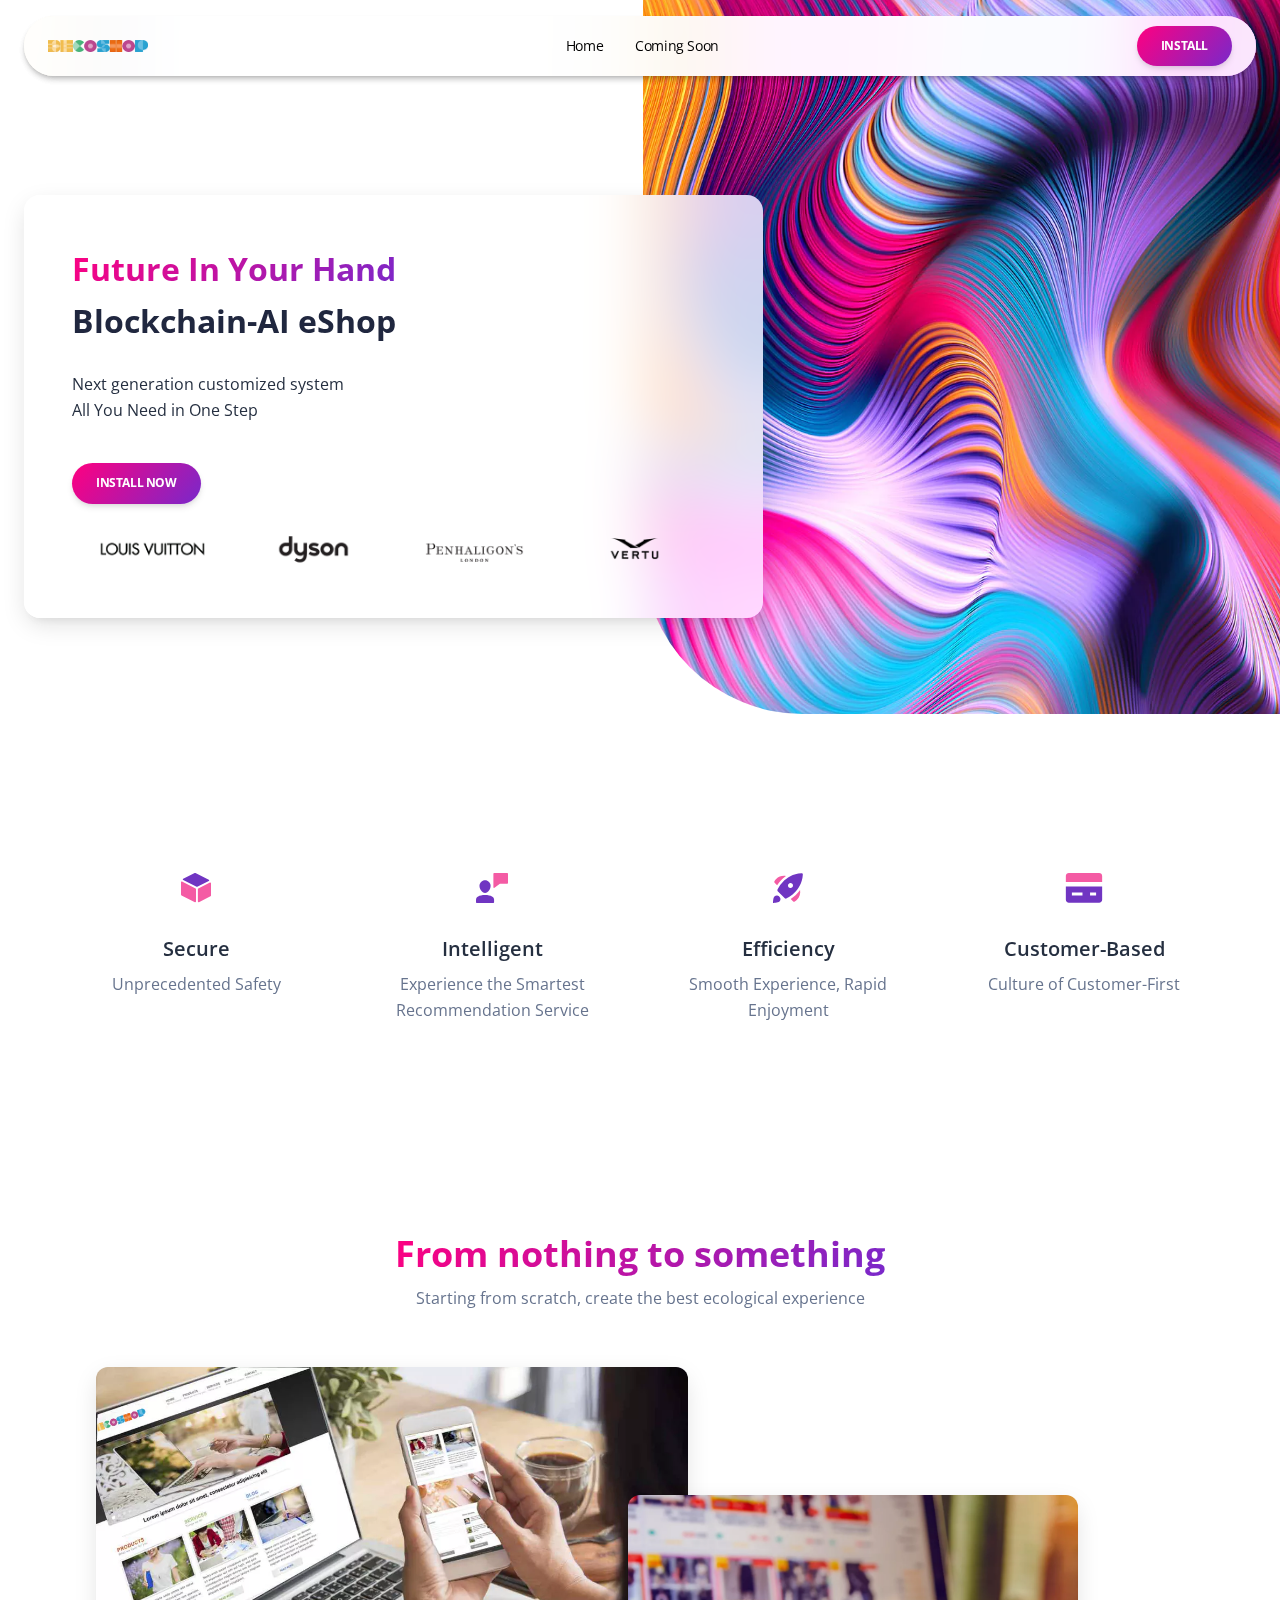
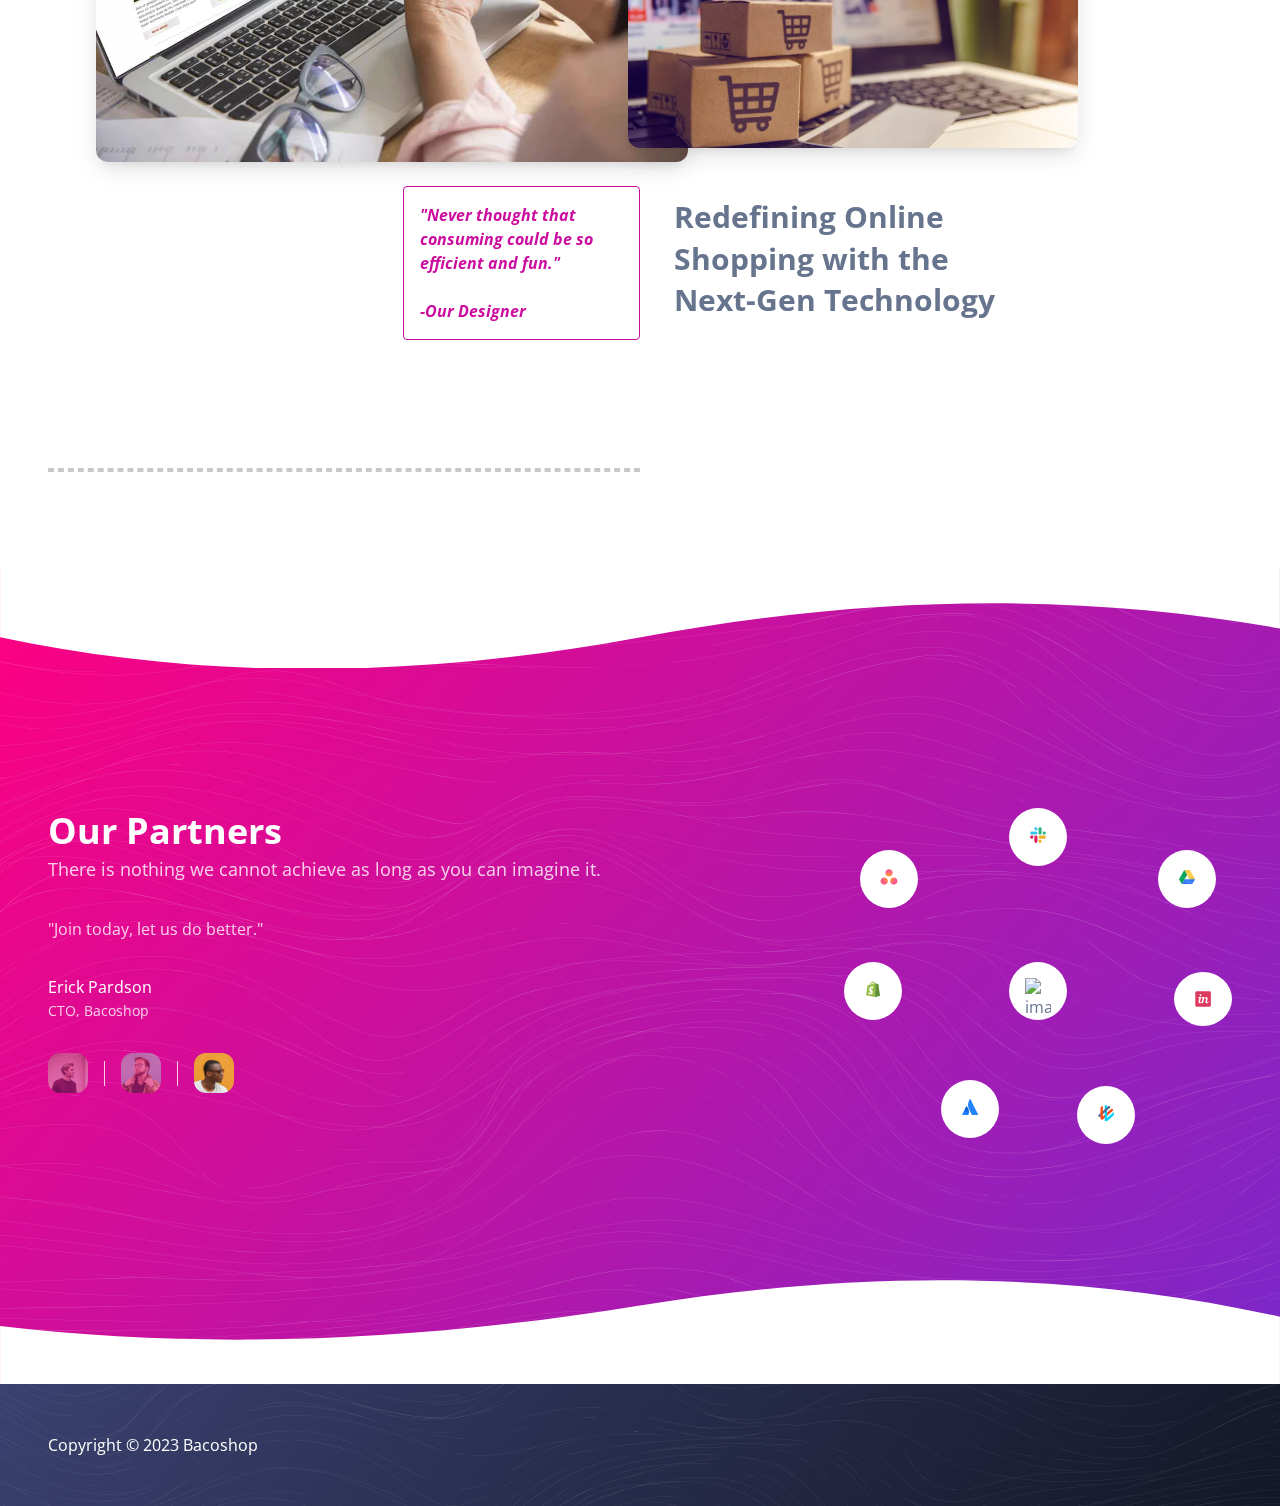
==== index.html @ 22e3eeb2 "Update index.html" ====
<!DOCTYPE html>
<html lang="en">
  <head>
    <title>Bacoshop</title>
    <meta property="og:title" content="Bacoshop" />
    <meta name="viewport" content="width=device-width, initial-scale=1.0" />
    <meta charset="utf-8" />
    <meta property="twitter:card" content="summary_large_image" />

    <style data-tag="reset-style-sheet">
      html {  line-height: 1.15;}body {  margin: 0;}* {  box-sizing: border-box;  border-width: 0;  border-style: solid;}p,li,ul,pre,div,h1,h2,h3,h4,h5,h6,figure,blockquote,figcaption {  margin: 0;  padding: 0;}button {  background-color: transparent;}button,input,optgroup,select,textarea {  font-family: inherit;  font-size: 100%;  line-height: 1.15;  margin: 0;}button,select {  text-transform: none;}button,[type="button"],[type="reset"],[type="submit"] {  -webkit-appearance: button;}button::-moz-focus-inner,[type="button"]::-moz-focus-inner,[type="reset"]::-moz-focus-inner,[type="submit"]::-moz-focus-inner {  border-style: none;  padding: 0;}button:-moz-focus,[type="button"]:-moz-focus,[type="reset"]:-moz-focus,[type="submit"]:-moz-focus {  outline: 1px dotted ButtonText;}a {  color: inherit;  text-decoration: inherit;}input {  padding: 2px 4px;}img {  display: block;}html { scroll-behavior: smooth  }
    </style>
    <style data-tag="default-style-sheet">
      html {
        font-family: Open Sans;
        font-size: 1rem;
      }

      body {
        font-weight: 400;
        font-style:normal;
        text-decoration: none;
        text-transform: none;
        letter-spacing: normal;
        line-height: 1.625;
        color: var(--dl-color-secondary-400);
        background-color: var(--dl-color-gray-white);

      }
    </style>
    <link
      rel="stylesheet"
      href="https://fonts.googleapis.com/css2?family=Open+Sans:ital,wght@0,300;0,400;0,600;0,700;0,800;1,300;1,400;1,600;1,700;1,800&amp;display=swap"
      data-tag="font"
    />
    <style>
      html * {
          -webkit-font-smoothing: antialiased;
      }
      input::placeholder, textarea::placeholder {
         color: #d2d6da;
      }
    </style>
    <link rel="stylesheet" href="./style.css" />
  </head>
  <body>
   <div class="gtranslate_wrapper"></div>
<script>window.gtranslateSettings = {"default_language":"en","detect_browser_language":true,"languages":["en","zh-CN","zh-TW","ja","ko","es","pt","fr"],"wrapper_selector":".gtranslate_wrapper","alt_flags":{"en":"usa","pt":"brazil"}}</script>
<script src="https://cdn.gtranslate.net/widgets/latest/dwf.js" defer></script>
      <link href="./home.css" rel="stylesheet" />

      <div class="home-container">
        <a href="install.html" class="home-navlink"></a>
        <div data-role="Header" class="header-header header-root-class-name1">
          <a href="install.html" class="home-navlink"></a>
          <div class="header-container">
            <a href="install.html" class="home-navlink"></a>
            <nav class="header-nav">
              <a href="install.html" class="home-navlink"></a>
              <div class="header-container1">
                <a href="install.html" class="home-navlink">
                  <img
                    alt="image"
                    src="public/playground_assets/becoshop-200h.png"
                    class="header-image"
                  />
                </a>
                <div class="header-menu">
                  <a href="install.html" class="home-navlink"></a>
                  <a href="index.html" class="header-navlink Large">Home</a>
                  <span class="header-text Large">Coming Soon</span>
                </div>
                <div class="header-container2">
                  <a href="install.html" class="header-navlink1">
                    <div class="header-container3">
                      <div class="primary-pink-button-container">
                        <button
                          class="primary-pink-button-button button ButtonSmall"
                        >
                          <span>Install</span>
                        </button>
                      </div>
                    </div>
                  </a>
                  <div data-role="BurgerMenu" class="header-burger-menu">
                    <svg viewBox="0 0 1024 1024" class="header-icon">
                      <path
                        d="M128 256h768v86h-768v-86zM128 554v-84h768v84h-768zM128 768v-86h768v86h-768z"
                      ></path>
                    </svg>
                  </div>
                </div>
              </div>
            </nav>
          </div>
          <div data-role="MobileMenu" class="header-mobile-menu">
            <div class="header-top">
              <a href="index.html" class="header-navlink2 Large">
                Soft UI Design System
              </a>
              <div data-role="CloseMobileMenu" class="header-close-menu">
                <svg viewBox="0 0 1024 1024" class="header-icon2">
                  <path
                    d="M810 274l-238 238 238 238-60 60-238-238-238 238-60-60 238-238-238-238 60-60 238 238 238-238z"
                  ></path>
                </svg>
              </div>
            </div>
            <div class="header-mid">
              <div class="header-menu1">
                <a href="index.html" class="header-navlink3 Large">Home</a>
                <a href="install.html" class="header-navlink4 Large">Profile</a>
                <span class="header-text1 Large">Coming Soon</span>
              </div>
            </div>
            <div class="header-bot">
              <div class="primary-pink-button-container">
                <button class="primary-pink-button-button button ButtonSmall">
                  <span>buy now</span>
                </button>
              </div>
            </div>
          </div>
        </div>

        <div data-role="Header" class="header-header header-root-class-name2">
          <div class="header-container">
            <nav class="header-nav">
              <div class="header-container1">
                <img
                  alt="image"
                  src="public/playground_assets/becoshop-200h.png"
                  class="header-image"
                />
                <div class="header-menu">
                  <a href="index.html" class="header-navlink Large">Home</a>
                  <span class="header-text Large">Coming Soon</span>
                </div>
                <div class="header-container2">
                  <a href="install.html" class="header-navlink1">
                    <div class="header-container3">
                      <div class="primary-pink-button-container">
                        <button
                          class="primary-pink-button-button button ButtonSmall"
                        >
                          <span>Install</span>
                        </button>
                      </div>
                    </div>
                  </a>
                  <div data-role="BurgerMenu" class="header-burger-menu">
                    <svg viewBox="0 0 1024 1024" class="header-icon">
                      <path
                        d="M128 256h768v86h-768v-86zM128 554v-84h768v84h-768zM128 768v-86h768v86h-768z"
                      ></path>
                    </svg>
                  </div>
                </div>
              </div>
            </nav>
          </div>
          <div data-role="MobileMenu" class="header-mobile-menu">
            <div class="header-top">
              <a href="index.html" class="header-navlink2 Large">
                Soft UI Design System
              </a>
              <div data-role="CloseMobileMenu" class="header-close-menu">
                <svg viewBox="0 0 1024 1024" class="header-icon2">
                  <path
                    d="M810 274l-238 238 238 238-60 60-238-238-238 238-60-60 238-238-238-238 60-60 238 238 238-238z"
                  ></path>
                </svg>
              </div>
            </div>
            <div class="header-mid">
              <div class="header-menu1">
                <a href="index.html" class="header-navlink3 Large">Home</a>
                <a href="install.html" class="header-navlink4 Large">Profile</a>
                <span class="header-text1 Large">Coming Soon</span>
              </div>
            </div>
            <div class="header-bot">
              <div class="primary-pink-button-container">
                <button class="primary-pink-button-button button ButtonSmall">
                  <span>buy now</span>
                </button>
              </div>
            </div>
          </div>
        </div>
        <div class="home-hero">
          <div class="home-container01">
            <div class="home-card">
              <h1 class="home-text">Future In Your Hand</h1>
              <h1 class="home-text01">Blockchain-AI eShop</h1>
              <span class="home-text02">
                <span>Next generation customized system</span>
                <br />
                <span>All You Need in One Step</span>
              </span>
              <div class="home-container02">
                <div class="home-container03">
                  <a href="install.html" class="home-navlink1">
                    <div class="primary-pink-button-container">
                      <button
                        class="primary-pink-button-button button ButtonSmall"
                      >
                        <span>Install Now</span>
                      </button>
                    </div>
                  </a>
                </div>
              </div>
              <div class="home-container04">
                <img
                  alt="image"
                  src="public/playground_assets/logo-lv-200h.png"
                  class="home-image"
                />
                <img
                  alt="image"
                  src="public/playground_assets/logo-dyson-1500h.png"
                  class="home-image01"
                />
                <img
                  alt="image"
                  src="public/playground_assets/logo-penh1-1500h.png"
                  class="home-image02"
                />
                <img
                  alt="image"
                  src="public/playground_assets/logo-vartue-1500h.png"
                  class="home-image03"
                />
              </div>
            </div>
          </div>
        </div>
        <img
          alt="image"
          src="public/playground_assets/curved6-1500h.jpg"
          class="home-image04"
        />
        <section class="home-features">
          <div class="feature-card-container">
            <img
              alt="image"
              src="public/playground_assets/cube1.svg"
              class="feature-card-image"
            />
            <h5 class="feature-card-text HeadingThree"><span>Secure</span></h5>
            <span class="feature-card-text1">
              <span>Unprecedented Safety</span>
            </span>
          </div>
          <div class="feature-card-container">
            <img
              alt="image"
              src="public/playground_assets/person1.svg"
              class="feature-card-image"
            />
            <h5 class="feature-card-text HeadingThree">
              <span>Intelligent</span>
            </h5>
            <span class="feature-card-text1">
              <span>Experience the Smartest Recommendation Service</span>
            </span>
          </div>
          <div class="feature-card-container">
            <img
              alt="image"
              src="public/playground_assets/rocket1.svg"
              class="feature-card-image"
            />
            <h5 class="feature-card-text HeadingThree">
              <span>Efficiency</span>
            </h5>
            <span class="feature-card-text1">
              <span>Smooth Experience, Rapid Enjoyment</span>
            </span>
          </div>
          <div class="feature-card-container">
            <img
              alt="image"
              src="public/playground_assets/credit%20card1.svg"
              class="feature-card-image"
            />
            <h5 class="feature-card-text HeadingThree">
              <span>Customer-Based</span>
            </h5>
            <span class="feature-card-text1">
              <span>Culture of Customer-First</span>
            </span>
          </div>
        </section>
        <section class="home-container05">
          <div class="home-container06">
            <h1 class="home-text06 HeadingOne">
              <span class="home-text07">From nothing to something</span>
            </h1>
            <span class="home-text08">
              Starting from scratch, create the best ecological experience
            </span>
          </div>
          <div class="home-container07">
            <div class="home-container08">
              <img
                alt="image"
                src="public/playground_assets/shop_online_shutterstock_526104310-1100w.png"
                class="home-image05"
              />
              <span class="home-text09">
                <span class="home-text10">
                  "Never thought that consuming could be so efficient and fun."
                </span>
                <br />
                <span class="home-text12">-Our Designer</span>
              </span>
              <div class="home-container09"></div>
            </div>
            <div class="home-container10">
              <img
                alt="image"
                src="public/playground_assets/gettyimages-1133980246-1100w.png"
                class="home-image06"
              />
              <div class="home-container11">
                <h3 class="home-text13 HeadingTwo">
                  Redefining Online Shopping with the Next-Gen Technology
                </h3>
              </div>
            </div>
          </div>
        </section>
        <section class="home-testimonials">
          <div class="home-container12">
            <div class="home-container13">
              <div class="home-container14">
                <h2 class="home-text14 HeadingOne">
                  <span>Our Partners</span>
                  <span class="home-text16">&nbsp;</span>
                </h2>
                <p class="home-text17">
                  There is nothing we cannot achieve as long as you can imagine
                  it.
                </p>
                <p class="home-text18">"Join today, let us do better."</p>
                <p class="home-text19">Erick Pardson</p>
                <p class="home-text20 Small">CTO, Bacoshop</p>
                <div class="home-container15">
                  <img
                    alt="image"
                    src="public/playground_assets/team-4-200h.jpg"
                    class="home-image07"
                  />
                  <div class="home-container16"></div>
                  <img
                    alt="image"
                    src="public/playground_assets/team-3-200h.jpg"
                    class="home-image08"
                  />
                  <div class="home-container17"></div>
                  <img
                    alt="image"
                    src="public/playground_assets/team-2-200h.jpg"
                    class="home-image09"
                  />
                </div>
              </div>
            </div>
            <div class="home-logos">
              <div class="home-container18">
                <div class="home-container19">
                  <div class="home-container20">
                    <img
                      alt="image"
                      src="public/playground_assets/logo-asana.svg"
                      class="home-image10"
                    />
                  </div>
                  <div class="home-container21">
                    <img
                      alt="image"
                      src="public/playground_assets/logo-slack.svg"
                      class="home-image11"
                    />
                  </div>
                  <div class="home-container22">
                    <img
                      alt="image"
                      src="public/playground_assets/logo-google-drive.svg"
                      class="home-image12"
                    />
                  </div>
                </div>
                <div class="home-container23">
                  <div class="home-container24">
                    <img
                      alt="image"
                      src="public/playground_assets/logo-shopify.svg"
                      class="home-image13"
                    />
                  </div>
                  <div class="home-container25">
                    <img
                      alt="image"
                      src="https://demos.creative-tim.com/soft-ui-design-system-pro/assets/img/logos/small-logos/logo-apple.svg"
                      class="home-image14"
                    />
                  </div>
                  <div class="home-container26">
                    <img
                      alt="image"
                      src="public/playground_assets/logo-invision.svg"
                      class="home-image15"
                    />
                  </div>
                </div>
                <div class="home-container27">
                  <div class="home-container28">
                    <img
                      alt="image"
                      src="public/playground_assets/logo-attlasian.svg"
                      class="home-image16"
                    />
                  </div>
                  <div class="home-container29">
                    <img
                      alt="image"
                      src="public/playground_assets/logo-weave.svg"
                      class="home-image17"
                    />
                  </div>
                </div>
              </div>
            </div>
          </div>
          <img
            alt="image"
            src="public/playground_assets/bottom.svg"
            class="home-bottom-wave-image"
          />
          <img
            alt="image"
            src="public/playground_assets/waves-white.svg"
            class="home-image18"
          />
          <img
            alt="image"
            src="public/playground_assets/top.svg"
            class="home-top-wave-image"
          />
        </section>
        <footer class="footer-footer">
          <div class="footer-container">
            <div class="footer-container1">
              <span>Copyright © 2023 Bacoshop</span>
            </div>
          </div>
          <img
            alt="image"
            src="public/playground_assets/waves-white.svg"
            class="footer-image"
          />
        </footer>
      </div>
    </div>
    <script src="https://unpkg.com/@teleporthq/teleport-custom-scripts"></script>
  </body>
</html>
---- style.css ----
:root {
  --dl-color-blue-500: #17c1e8ff;
  --dl-color-gray-500: #595959;
  --dl-color-gray-700: #999999;
  --dl-color-gray-800: #D9D9D9;
  --dl-color-gray-900: #f8f9faff;
  --dl-color-pink-100: #eea9cdff;
  --dl-color-pink-200: #e293d3ff;
  --dl-color-pink-300: #e370abff;
  --dl-color-pink-500: #dd559bff;
  --dl-color-pink-700: #cb0c9fff;
  --dl-size-size-unit: 1rem;
  --dl-color-gray-black: #000000;
  --dl-color-gray-white: #FFFFFF;
  --dl-space-space-unit: 1rem;
  --dl-color-primary-100: #c172d5ff;
  --dl-color-primary-500: #ac43c7ff;
  --dl-color-primary-700: #9534adff;
  --dl-size-size-halfunit: 0.5rem;
  --dl-color-secondary-100: #d2d6daff;
  --dl-color-secondary-200: #8392abff;
  --dl-color-secondary-300: #808fbfff;
  --dl-color-secondary-400: #67748eff;
  --dl-color-secondary-500: #344767ff;
  --dl-color-secondary-600: #252f40ff;
  --dl-color-secondary-700: #20273fff;
  --dl-radius-radius-round: 50%;
  --dl-size-size-doubleunit: 2rem;
  --dl-size-size-tripleunit: 3rem;
  --dl-space-space-halfunit: 0.5rem;
  --dl-space-space-sixunits: 6rem;
  --dl-radius-radius-radius1: 1rem;
  --dl-radius-radius-radius5: 0.5rem;
  --dl-space-space-fourunits: 4rem;
  --dl-radius-radius-radius40: 40px;
  --dl-radius-radius-radius75: 0.75rem;
  --dl-size-size-unitandahalf: 1.5rem;
  --dl-space-space-doubleunit: 2rem;
  --dl-space-space-tripleunit: 3rem;
  --dl-space-space-twelveunits: 12rem;
  --dl-size-size-triplequarterunit: 0.75rem;
  --dl-space-space-unitandahalfunit: 1.5rem;
  --dl-space-space-triplequarterunit: 0.75rem;
}
.teleport-show {
  display: flex !important;
  transform: none !important;
}
.button {
  color: var(--dl-color-secondary-400);
  display: inline-block;
  padding: 0.5rem 1rem;
  font-family: Open Sans;
  border-color: var(--dl-color-secondary-400);
  border-width: 1px;
  border-radius: 4px;
  background-color: var(--dl-color-gray-white);
}
.list {
  width: 100%;
  margin: 1em 0px 1em 0px;
  display: block;
  padding: 0px 0px 0px 1.5rem;
  list-style-type: none;
  list-style-position: outside;
}
.list-item {
  display: list-item;
}
.textarea {
  color: var(--dl-color-secondary-400);
  cursor: auto;
  padding: 0.5rem;
  font-family: Open Sans;
  border-color: var(--dl-color-secondary-400);
  border-width: 1px;
  border-radius: 4px;
  background-color: var(--dl-color-gray-white);
}
.input {
  color: var(--dl-color-secondary-400);
  cursor: auto;
  padding: 0.5rem 1rem;
  font-family: Open Sans;
  border-color: var(--dl-color-secondary-400);
  border-width: 1px;
  border-radius: 4px;
  background-color: var(--dl-color-gray-white);
}
.Small {
  font-size: 0.875rem;
  font-family: Open Sans;
  font-weight: 400;
  line-height: 1.5;
  text-transform: none;
  text-decoration: none;
}
.Large {
  font-size: 0.875rem;
  font-family: Open Sans;
  font-weight: 400;
  letter-spacing: -0.025rem;
  text-transform: none;
  text-decoration: none;
}
.Medium {
  font-size: 1.125rem;
  font-family: Open Sans;
  font-weight: 400;
  line-height: 1.625;
  text-transform: none;
  text-decoration: none;
}
.Body {
  font-size: 1rem;
  font-family: Open Sans;
  font-weight: 400;
  line-height: 1.625;
  text-transform: none;
  text-decoration: none;
}
.HeadingOne {
  font-size: 2.25rem;
  font-family: Open Sans;
  font-weight: 700;
  line-height: 1.3;
  text-transform: none;
  text-decoration: none;
}
.HeadingTwo {
  font-size: 1.875rem;
  font-family: Open Sans;
  font-weight: 700;
  line-height: 1.375;
  text-transform: none;
  text-decoration: none;
}
.Lead {
  font-size: 1.25rem;
  font-family: Open Sans;
  font-weight: 400;
  line-height: 1.625;
  text-transform: none;
  text-decoration: none;
}
.HeadingThree {
  font-size: 1.25rem;
  font-family: Open Sans;
  font-weight: 600;
  line-height: 1.375;
  text-transform: none;
  text-decoration: none;
}
.Label {
  font-size: 0.75rem;
  font-family: Open Sans;
  font-weight: 700;
  line-height: 1.5;
  text-transform: none;
  text-decoration: none;
}
.ButtonSmall {
  font-size: 0.75rem;
  font-style: normal;
  font-family: Open Sans;
  font-weight: 700;
  line-height: 1.4;
  letter-spacing: -0.025rem;
  text-transform: uppercase;
}
---- home.css ----
.primary-pink-button-container {
  display: flex;
  position: relative;
}
.primary-pink-button-button {
  color: var(--dl-color-gray-white);
  outline: none;
  background:  linear-gradient( 310deg ,#7928ca,#ff0080);
  box-shadow: 0 4px 7px -1px rgb(0 0 0 / 11%), 0 2px 4px -1px rgb(0 0 0 / 7%);
  transition: all .15s ease-in;
  padding-top: var(--dl-space-space-triplequarterunit);
  border-width: 0px;
  padding-left: var(--dl-space-space-unitandahalfunit);
  border-radius: 1.875rem;
  padding-right: var(--dl-space-space-unitandahalfunit);
  padding-bottom: var(--dl-space-space-triplequarterunit);
}
.primary-pink-button-button:hover {
  cursor: pointer;
  transform: scale(1.02);
}

.header-header {
  top: 0px;
  left: auto;
  right: auto;
  width: 100%;
  bottom: auto;
  display: flex;
  z-index: 3;
  position: fixed;
  max-width: 1320px;
  padding-left: var(--dl-space-space-unitandahalfunit);
  padding-right: var(--dl-space-space-unitandahalfunit);
  justify-content: center;
}
.header-container {
  flex: 0 0 auto;
  width: 100%;
  height: auto;
  display: flex;
  align-items: center;
  flex-direction: column;
}
.header-nav {
  flex: 0 0 auto;
  color: var(--dl-color-secondary-600);
  width: 100%;
  height: 60px;
  display: flex;
  flex-wrap: wrap;
  box-shadow: 0 .25rem .375rem -.0625rem hsla(0,0%,8%,.12),0 .125rem .25rem -.0625rem hsla(0,0%,8%,.07)!important;
  margin-top: var(--dl-space-space-unit);
  align-items: center;
  padding-top: var(--dl-space-space-halfunit);
  padding-left: var(--dl-space-space-unitandahalfunit);
  border-radius: var(--dl-radius-radius-radius40);
  padding-right: var(--dl-space-space-unitandahalfunit);
  flex-direction: row;
  padding-bottom: var(--dl-space-space-halfunit);
  backdrop-filter: saturate(200%) blur(30px);
  justify-content: space-between;
  background-color: hsla(0,0%,100%,.8)!important;
}
.header-container1 {
  color: var(--dl-color-gray-black);
  width: 100%;
  display: flex;
  align-items: center;
  flex-direction: row;
  justify-content: space-between;
}
.header-image {
  width: 100px;
  object-fit: cover;
}
.header-menu {
  flex: 0 0 auto;
  display: flex;
  align-items: flex-start;
  flex-direction: row;
}
.header-navlink {
  margin-top: var(--dl-space-space-halfunit);
  transition: 0.3s;
  margin-left: var(--dl-space-space-unit);
  margin-right: var(--dl-space-space-unit);
  margin-bottom: var(--dl-space-space-halfunit);
  text-decoration: none;
}
.header-navlink:hover {
  color: var(--dl-color-gray-500);
}
.header-text {
  margin-top: var(--dl-space-space-halfunit);
  transition: 0.3s;
  margin-left: var(--dl-space-space-unit);
  margin-right: var(--dl-space-space-unit);
  margin-bottom: var(--dl-space-space-halfunit);
  text-decoration: none;
}
.header-text:hover {
  color: var(--dl-color-gray-500);
}
.header-container2 {
  display: flex;
  align-items: center;
  flex-direction: row;
  justify-content: space-between;
}
.header-navlink1 {
  display: contents;
}
.header-container3 {
  display: flex;
  align-items: center;
  flex-direction: row;
  justify-content: space-between;
  text-decoration: none;
}
.header-burger-menu {
  display: none;
  align-items: center;
  flex-direction: row;
  justify-content: space-between;
}
.header-icon {
  width: 24px;
  height: 24px;
  margin-left: var(--dl-space-space-unit);
}
.header-mobile-menu {
  top: 0px;
  flex: 0 0 auto;
  left: 0px;
  width: 100%;
  height: 100vh;
  display: none;
  padding: var(--dl-space-space-unitandahalfunit);
  z-index: 100;
  position: absolute;
  align-items: flex-start;
  flex-direction: column;
  background-color: var(--dl-color-gray-white);
}
.header-top {
  flex: 0 0 auto;
  width: 100%;
  display: flex;
  padding: var(--dl-space-space-unit);
  align-items: center;
  flex-direction: row;
  justify-content: space-between;
}
.header-navlink2 {
  color: var(--dl-color-secondary-700);
  font-weight: 600;
  text-decoration: none;
}
.header-close-menu {
  flex: 0 0 auto;
  display: flex;
  align-items: flex-start;
  flex-direction: column;
}
.header-icon2 {
  width: 24px;
  height: 24px;
}
.header-mid {
  flex: 0 0 auto;
  width: 100%;
  display: flex;
  align-items: flex-start;
  padding-left: var(--dl-space-space-unit);
  padding-right: var(--dl-space-space-unit);
  flex-direction: column;
}
.header-menu1 {
  flex: 0 0 auto;
  display: flex;
  align-items: flex-start;
  margin-bottom: var(--dl-space-space-unit);
  flex-direction: column;
}
.header-navlink3 {
  transition: 0.3s;
  margin-bottom: var(--dl-space-space-halfunit);
  text-decoration: none;
}
.header-navlink3:hover {
  color: var(--dl-color-gray-500);
}
.header-navlink4 {
  transition: 0.3s;
  margin-bottom: var(--dl-space-space-halfunit);
  text-decoration: none;
}
.header-navlink4:hover {
  color: var(--dl-color-gray-500);
}
.header-text1 {
  transition: 0.3s;
  text-decoration: none;
}
.header-text1:hover {
  color: var(--dl-color-gray-500);
}
.header-bot {
  flex: 0 0 auto;
  display: flex;
  margin-top: auto;
  flex-direction: column;
}
.header-root-class-name {
  top: 2px;
  flex: 1;
  right: -7px;
}
.header-root-class-name1 {
  top: 0px;
  right: 0px;
}
.header-root-class-name2 {
  top: 0px;
  right: 0px;
}
@media(max-width: 991px) {
  .header-nav {
    max-width: 960px;
  }
  .header-menu {
    display: none;
  }
  .header-root-class-name {
    top: -5px;
    right: -1px;
  }
}
@media(max-width: 767px) {
  .header-burger-menu {
    display: flex;
  }
}
@media(max-width: 479px) {
  .header-container3 {
    display: none;
  }
}

.feature-card-container {
  flex: 0 0 auto;
  width: 25%;
  display: flex;
  margin-top: var(--dl-space-space-triplequarterunit);
  align-items: center;
  padding-left: var(--dl-space-space-triplequarterunit);
  padding-right: var(--dl-space-space-triplequarterunit);
  flex-direction: column;
}
.feature-card-image {
  height: 30px;
  object-fit: cover;
  margin-bottom: var(--dl-space-space-unitandahalfunit);
}
.feature-card-text {
  color: var(--dl-color-secondary-600);
  margin-top: var(--dl-space-space-halfunit);
  text-align: center;
  margin-bottom: var(--dl-space-space-halfunit);
}
.feature-card-text1 {
  text-align: center;
  margin-bottom: var(--dl-space-space-unit);
}
@media(max-width: 767px) {
  .feature-card-container {
    width: 50%;
  }
}
@media(max-width: 479px) {
  .feature-card-container {
    width: 100%;
  }
}

.footer-footer {
  width: 100%;
  height: auto;
  display: flex;
  position: relative;
  align-items: center;
  flex-direction: column;
  background-image: linear-gradient(310deg,#141727,#3a416f);
}
.footer-container {
  color: var(--dl-color-gray-white);
  width: 100%;
  display: flex;
  padding: var(--dl-space-space-tripleunit);
  z-index: 1;
  max-width: 1320px;
  justify-content: space-between;
}
.footer-container1 {
  display: flex;
  align-items: flex-start;
  flex-direction: column;
}
.footer-image {
  top: 0px;
  left: auto;
  right: 0px;
  width: 100%;
  height: 100%;
  opacity: 0.7;
  position: absolute;
  object-fit: cover;
}
@media(max-width: 991px) {
  .footer-container {
    padding: var(--dl-space-space-doubleunit);
  }
}
@media(max-width: 767px) {
  .footer-container {
    flex-direction: column;
  }
  .footer-container1 {
    align-items: center;
    margin-bottom: var(--dl-space-space-doubleunit);
  }
}

.home-container {
  width: 100%;
  height: auto;
  display: flex;
  min-height: 100vh;
  align-items: center;
  flex-direction: column;
}
.home-navlink {
  display: contents;
}
.home-component {
  text-decoration: none;
}
.home-hero {
  width: 100%;
  display: flex;
  max-width: 1320px;
  align-items: flex-end;
  padding-left: var(--dl-space-space-unitandahalfunit);
  padding-right: var(--dl-space-space-unitandahalfunit);
  justify-content: center;
}
.home-container01 {
  width: 100%;
  display: flex;
  position: relative;
  max-width: 1320px;
  min-height: 85vh;
  align-items: flex-start;
  flex-direction: column;
  justify-content: center;
}
.home-card {
  flex: 0 0 auto;
  width: 60%;
  display: flex;
  padding: var(--dl-space-space-tripleunit);
  z-index: 1;
  box-shadow: 0 8px 26px -4px hsla(0,0%,8%,.15),0 8px 9px -5px hsla(0,0%,8%,.06)!important;
  margin-top: var(--dl-space-space-tripleunit);
  align-items: flex-start;
  border-radius: var(--dl-radius-radius-radius1);
  flex-direction: column;
  backdrop-filter: saturate(200%) blur(30px);
  background-color: hsla(0,0%,100%,.8);
}
.home-text {
  text-align: center;
  background-image: linear-gradient(310deg,#7928ca,#ff0080);
  -webkit-background-clip: text;
  -webkit-text-fill-color: transparent;
}
.home-text01 {
  color: var(--dl-color-secondary-700);
  text-align: center;
  margin-bottom: var(--dl-space-space-unitandahalfunit);
}
.home-text02 {
  color: var(--dl-color-secondary-600);
  margin-right: var(--dl-space-space-tripleunit);
  margin-bottom: var(--dl-space-space-unit);
  padding-right: var(--dl-space-space-tripleunit);
}
.home-container02 {
  display: flex;
  margin-top: var(--dl-space-space-unitandahalfunit);
  align-items: flex-start;
  margin-bottom: var(--dl-space-space-unit);
  flex-direction: row;
}
.home-container03 {
  display: flex;
  align-items: flex-start;
  margin-right: var(--dl-space-space-unit);
  flex-direction: row;
}
.home-navlink1 {
  display: contents;
}
.home-component2 {
  text-decoration: none;
}
.home-container04 {
  flex: 0 0 auto;
  width: 100%;
  display: flex;
  flex-wrap: wrap;
  margin-top: var(--dl-space-space-halfunit);
  align-items: flex-start;
  flex-direction: row;
  justify-content: center;
}
.home-image {
  width: 25%;
  object-fit: cover;
}
.home-image01 {
  width: 25%;
  object-fit: cover;
}
.home-image02 {
  width: 25%;
  object-fit: cover;
}
.home-image03 {
  width: 25%;
  object-fit: cover;
}
.home-image04 {
  top: -6px;
  right: -3px;
  width: 50%;
  height: 80vh;
  position: absolute;
  object-fit: cover;
  object-position: right;
  border-bottom-left-radius: 10rem;
}
.home-features {
  width: 100%;
  display: flex;
  flex-wrap: wrap;
  max-width: 1320px;
  align-items: flex-start;
  padding-top: var(--dl-space-space-sixunits);
  padding-left: var(--dl-space-space-tripleunit);
  padding-right: var(--dl-space-space-tripleunit);
  flex-direction: row;
  padding-bottom: var(--dl-space-space-sixunits);
}
.home-container05 {
  flex: 0 0 auto;
  width: 100%;
  display: flex;
  max-width: 1320px;
  align-items: center;
  padding-top: var(--dl-space-space-sixunits);
  padding-left: var(--dl-space-space-tripleunit);
  padding-right: var(--dl-space-space-tripleunit);
  flex-direction: column;
  padding-bottom: var(--dl-space-space-sixunits);
}
.home-container06 {
  display: flex;
  align-items: center;
  margin-left: auto;
  margin-right: auto;
  flex-direction: column;
}
.home-text06 {
  margin-bottom: var(--dl-space-space-halfunit);
  background-image: linear-gradient(310deg,#7928ca,#ff0080);
  -webkit-background-clip: text;
  -webkit-text-fill-color: transparent;
}
.home-text07 {
  color: rgb(203, 12, 159);
  white-space: normal;
  text-decoration: none;
}
.home-text08 {
  max-width: 600px;
  text-align: center;
  margin-bottom: var(--dl-space-space-halfunit);
}
.home-container07 {
  flex: 0 0 auto;
  width: 100%;
  display: flex;
  flex-wrap: wrap;
  margin-top: var(--dl-space-space-tripleunit);
  align-items: flex-start;
  margin-left: var(--dl-space-space-unitandahalfunit);
  margin-right: var(--dl-space-space-unitandahalfunit);
  flex-direction: row;
}
.home-container08 {
  flex: 0 0 auto;
  width: 50%;
  height: 100%;
  display: flex;
  position: relative;
  align-items: flex-start;
  flex-direction: column;
}
.home-image05 {
  width: 100%;
  box-shadow: 0 8px 26px -4px hsla(0,0%,8%,.15),0 8px 9px -5px hsla(0,0%,8%,.06)!important;
  object-fit: cover;
  margin-left: 3rem;
  margin-right: -3rem;
  border-radius: var(--dl-radius-radius-radius75);
}
.home-text09 {
  flex: 0 0 auto;
  color: var(--dl-color-pink-700);
  width: 40%;
  display: flex;
  padding: var(--dl-space-space-unit);
  font-size: 1rem;
  align-self: flex-end;
  font-style: italic;
  margin-top: var(--dl-space-space-unitandahalfunit);
  align-items: flex-start;
  font-family: Open Sans;
  font-weight: 700;
  line-height: 1.5;
  border-color: #cb0c9f;
  border-style: solid;
  border-width: 1px;
  padding-left: 1rem;
  border-radius: 0.25rem;
  margin-bottom: 8rem;
  flex-direction: column;
  text-transform: none;
  text-decoration: none;
}
.home-text10 {
  background-color: rgb(255, 255, 255);
}
.home-text12 {
  background-color: rgb(255, 255, 255);
}
.home-container09 {
  width: 100%;
  border: 2px dashed rgba(120, 120, 120, 0.4);
  height: 100%;
  display: flex;
  position: relative;
  align-items: flex-start;
  flex-direction: column;
}
.home-container10 {
  flex: 0 0 auto;
  width: 40%;
  display: flex;
  position: relative;
  align-items: flex-start;
  padding-left: var(--dl-space-space-triplequarterunit);
  padding-right: var(--dl-space-space-triplequarterunit);
  flex-direction: column;
}
.home-image06 {
  width: 100%;
  box-shadow: 0 8px 26px -4px hsla(0,0%,8%,.15),0 8px 9px -5px hsla(0,0%,8%,.06)!important;
  margin-top: 8rem;
  object-fit: cover;
  margin-left: -1.5rem;
  border-radius: var(--dl-radius-radius-radius75);
  margin-bottom: var(--dl-space-space-tripleunit);
}
.home-container11 {
  width: 90%;
  display: flex;
  align-self: center;
  align-items: flex-start;
  flex-direction: column;
}
.home-text13 {
  width: 353px;
  height: 128px;
}
.home-testimonials {
  flex: 0 0 auto;
  width: 100%;
  display: flex;
  position: relative;
  align-items: center;
  flex-direction: column;
  background-image: linear-gradient(310deg,#7928ca,#ff0080);
}
.home-container12 {
  flex: 0 0 auto;
  width: 100%;
  display: flex;
  z-index: 1;
  max-width: 1320px;
  align-items: flex-start;
  padding-top: 15rem;
  padding-left: var(--dl-space-space-tripleunit);
  padding-right: var(--dl-space-space-tripleunit);
  flex-direction: row;
  padding-bottom: 15rem;
  justify-content: space-between;
}
.home-container13 {
  flex: 1;
  width: auto;
  height: auto;
  display: flex;
  align-items: space-between;
  flex-direction: column;
}
.home-container14 {
  display: flex;
  max-width: 600px;
  align-items: flex-start;
  margin-right: var(--dl-space-space-tripleunit);
  flex-direction: column;
}
.home-text14 {
  color: var(--dl-color-gray-white);
}
.home-text16 {
  color: var(--dl-color-gray-white);
}
.home-text17 {
  color: var(--dl-color-gray-white);
  opacity: 0.8;
  font-size: 1.125rem;
  font-family: Open Sans;
  font-weight: 400;
  line-height: 1.625;
  margin-bottom: var(--dl-space-space-doubleunit);
  text-decoration: none;
}
.home-text18 {
  color: var(--dl-color-gray-white);
  opacity: 0.8;
  margin-bottom: var(--dl-space-space-doubleunit);
}
.home-text19 {
  color: var(--dl-color-gray-white);
}
.home-text20 {
  color: var(--dl-color-gray-white);
  opacity: 0.8;
}
.home-container15 {
  flex: 0 0 auto;
  display: flex;
  margin-top: var(--dl-space-space-doubleunit);
  align-items: center;
  flex-direction: row;
  justify-content: center;
}
.home-image07 {
  width: 40px;
  opacity: 0.5;
  object-fit: cover;
  transition: 0.3;
  border-radius: var(--dl-radius-radius-radius75);
}
.home-image07:hover {
  transform: scale(1.2);
}
.home-container16 {
  flex: 0 0 auto;
  width: 1px;
  height: 25px;
  display: flex;
  opacity: 0.8;
  align-items: flex-start;
  margin-left: var(--dl-space-space-unit);
  margin-right: var(--dl-space-space-unit);
  flex-direction: column;
  background-color: var(--dl-color-gray-white);
}
.home-image08 {
  width: 40px;
  opacity: 0.5;
  object-fit: cover;
  transition: 0.3;
  border-radius: var(--dl-radius-radius-radius75);
}
.home-image08:hover {
  transform: scale(1.2);
}
.home-container17 {
  flex: 0 0 auto;
  width: 1px;
  height: 25px;
  display: flex;
  opacity: 0.8;
  align-items: flex-start;
  margin-left: var(--dl-space-space-unit);
  margin-right: var(--dl-space-space-unit);
  flex-direction: column;
  background-color: var(--dl-color-gray-white);
}
.home-image09 {
  width: 40px;
  object-fit: cover;
  transition: 0.3;
  border-radius: var(--dl-radius-radius-radius75);
}
.home-image09:hover {
  transform: scale(1.2);
}
.home-logos {
  display: flex;
  align-items: flex-start;
  flex-direction: row;
  justify-content: space-between;
}
.home-container18 {
  flex: 0 0 auto;
  display: flex;
  min-width: 400px;
  align-items: flex-start;
  padding-left: var(--dl-space-space-triplequarterunit);
  flex-direction: column;
}
.home-container19 {
  flex: 0 0 auto;
  width: 100%;
  height: 100px;
  display: flex;
  align-items: flex-start;
  margin-bottom: var(--dl-space-space-tripleunit);
  flex-direction: row;
  justify-content: space-between;
}
.home-container20 {
  width: 58px;
  height: 58px;
  padding: var(--dl-space-space-unit);
  align-self: flex-end;
  object-fit: cover;
  margin-left: var(--dl-space-space-unit);
  border-radius: var(--dl-radius-radius-round);
  background-color: var(--dl-color-gray-white);
}
.home-image10 {
  width: 100%;
}
.home-container21 {
  width: 58px;
  height: 58px;
  padding: var(--dl-space-space-unit);
  object-fit: cover;
  border-radius: var(--dl-radius-radius-round);
  background-color: var(--dl-color-gray-white);
}
.home-image11 {
  width: 100%;
}
.home-container22 {
  width: 58px;
  height: 58px;
  padding: var(--dl-space-space-unit);
  align-self: flex-end;
  object-fit: cover;
  margin-right: var(--dl-space-space-unit);
  border-radius: var(--dl-radius-radius-round);
  background-color: var(--dl-color-gray-white);
}
.home-image12 {
  width: 100%;
}
.home-container23 {
  flex: 0 0 auto;
  width: 100%;
  height: 70px;
  display: flex;
  align-items: center;
  margin-bottom: var(--dl-space-space-tripleunit);
  flex-direction: row;
  justify-content: space-between;
}
.home-container24 {
  width: 58px;
  height: 58px;
  padding: var(--dl-space-space-unit);
  object-fit: cover;
  border-radius: var(--dl-radius-radius-round);
  background-color: var(--dl-color-gray-white);
}
.home-image13 {
  width: 100%;
  object-fit: cover;
}
.home-container25 {
  width: 58px;
  height: 58px;
  padding: var(--dl-space-space-unit);
  align-self: center;
  object-fit: cover;
  border-radius: var(--dl-radius-radius-round);
  background-color: var(--dl-color-gray-white);
}
.home-image14 {
  width: 100%;
}
.home-container26 {
  width: 58px;
  padding: var(--dl-space-space-unit);
  align-self: flex-end;
  object-fit: cover;
  border-radius: var(--dl-radius-radius-round);
  background-color: var(--dl-color-gray-white);
}
.home-image15 {
  width: 100%;
}
.home-container27 {
  flex: 0 0 auto;
  width: 50%;
  height: 70px;
  display: flex;
  align-self: center;
  align-items: center;
  flex-direction: row;
  justify-content: space-between;
}
.home-container28 {
  width: 58px;
  height: 58px;
  padding: var(--dl-space-space-unit);
  object-fit: cover;
  border-radius: var(--dl-radius-radius-round);
  background-color: var(--dl-color-gray-white);
}
.home-image16 {
  width: 100%;
}
.home-container29 {
  width: 58px;
  height: 58px;
  padding: var(--dl-space-space-unit);
  align-self: flex-end;
  object-fit: cover;
  border-radius: var(--dl-radius-radius-round);
  background-color: var(--dl-color-gray-white);
}
.home-image17 {
  width: 100%;
  object-fit: cover;
}
.home-bottom-wave-image {
  top: auto;
  left: auto;
  right: 0px;
  width: 100%;
  bottom: -5px;
  position: absolute;
  object-fit: cover;
}
.home-image18 {
  top: auto;
  left: 0px;
  right: 0px;
  width: 100%;
  bottom: auto;
  height: 100%;
  position: absolute;
  object-fit: cover;
}
.home-top-wave-image {
  top: -5px;
  left: auto;
  right: 0px;
  width: 100%;
  bottom: auto;
  position: absolute;
  object-fit: cover;
}
@media(max-width: 991px) {
  .home-hero {
    padding-left: var(--dl-space-space-tripleunit);
    padding-right: var(--dl-space-space-tripleunit);
  }
  .home-container01 {
    max-width: 960px;
  }
  .home-card {
    width: 100%;
  }
  .home-text02 {
    color: var(--dl-color-secondary-600);
  }
  .home-image {
    height: 56px;
  }
  .home-features {
    max-width: 960px;
  }
  .home-container05 {
    max-width: 960px;
    padding-left: var(--dl-space-space-doubleunit);
    padding-right: var(--dl-space-space-doubleunit);
  }
  .home-container06 {
    max-width: 80%;
  }
  .home-text08 {
    text-align: center;
  }
  .home-text09 {
    width: 50%;
  }
  .home-container12 {
    padding-left: var(--dl-space-space-doubleunit);
    padding-right: var(--dl-space-space-doubleunit);
    justify-content: center;
  }
  .home-container13 {
    align-items: center;
  }
  .home-container14 {
    margin-right: 0px;
  }
  .home-logos {
    display: none;
  }
}
@media(max-width: 767px) {
  .home-card {
    align-items: center;
  }
  .home-text {
    background-image: linear-gradient(310deg, rgb(121, 40, 202), rgb(255, 0, 128));
  }
  .home-text01 {
    color: var(--dl-color-secondary-700);
  }
  .home-text02 {
    color: var(--dl-color-secondary-600);
    text-align: center;
    margin-right: 0px;
    padding-right: 0px;
  }
  .home-image {
    width: 40%;
  }
  .home-image01 {
    width: 40%;
  }
  .home-image02 {
    width: 40%;
  }
  .home-image03 {
    width: 40%;
  }
  .home-image04 {
    display: none;
  }
  .home-features {
    max-width: 720px;
    padding-top: var(--dl-space-space-doubleunit);
    padding-left: var(--dl-space-space-unitandahalfunit);
    padding-right: var(--dl-space-space-unitandahalfunit);
    padding-bottom: var(--dl-space-space-doubleunit);
  }
  .home-container05 {
    max-width: 720px;
  }
  .home-container07 {
    align-items: center;
    flex-direction: column;
  }
  .home-container08 {
    width: 80%;
  }
  .home-image05 {
    margin-left: 0px;
    margin-right: 0px;
  }
  .home-text09 {
    width: 70%;
    align-self: center;
    margin-top: var(--dl-space-space-tripleunit);
    margin-bottom: var(--dl-space-space-tripleunit);
  }
  .home-container10 {
    width: 80%;
  }
  .home-image06 {
    display: none;
  }
  .home-container12 {
    padding-top: 12rem;
    padding-bottom: 12rem;
  }
}
@media(max-width: 479px) {
  .home-card {
    padding: var(--dl-space-space-unit);
  }
  .home-container02 {
    align-items: center;
    flex-direction: column;
  }
  .home-container03 {
    margin-right: 0px;
    margin-bottom: var(--dl-space-space-unit);
  }
  .home-features {
    width: 100%;
  }
  .home-container12 {
    padding-top: var(--dl-space-space-sixunits);
    padding-bottom: var(--dl-space-space-sixunits);
  }
}
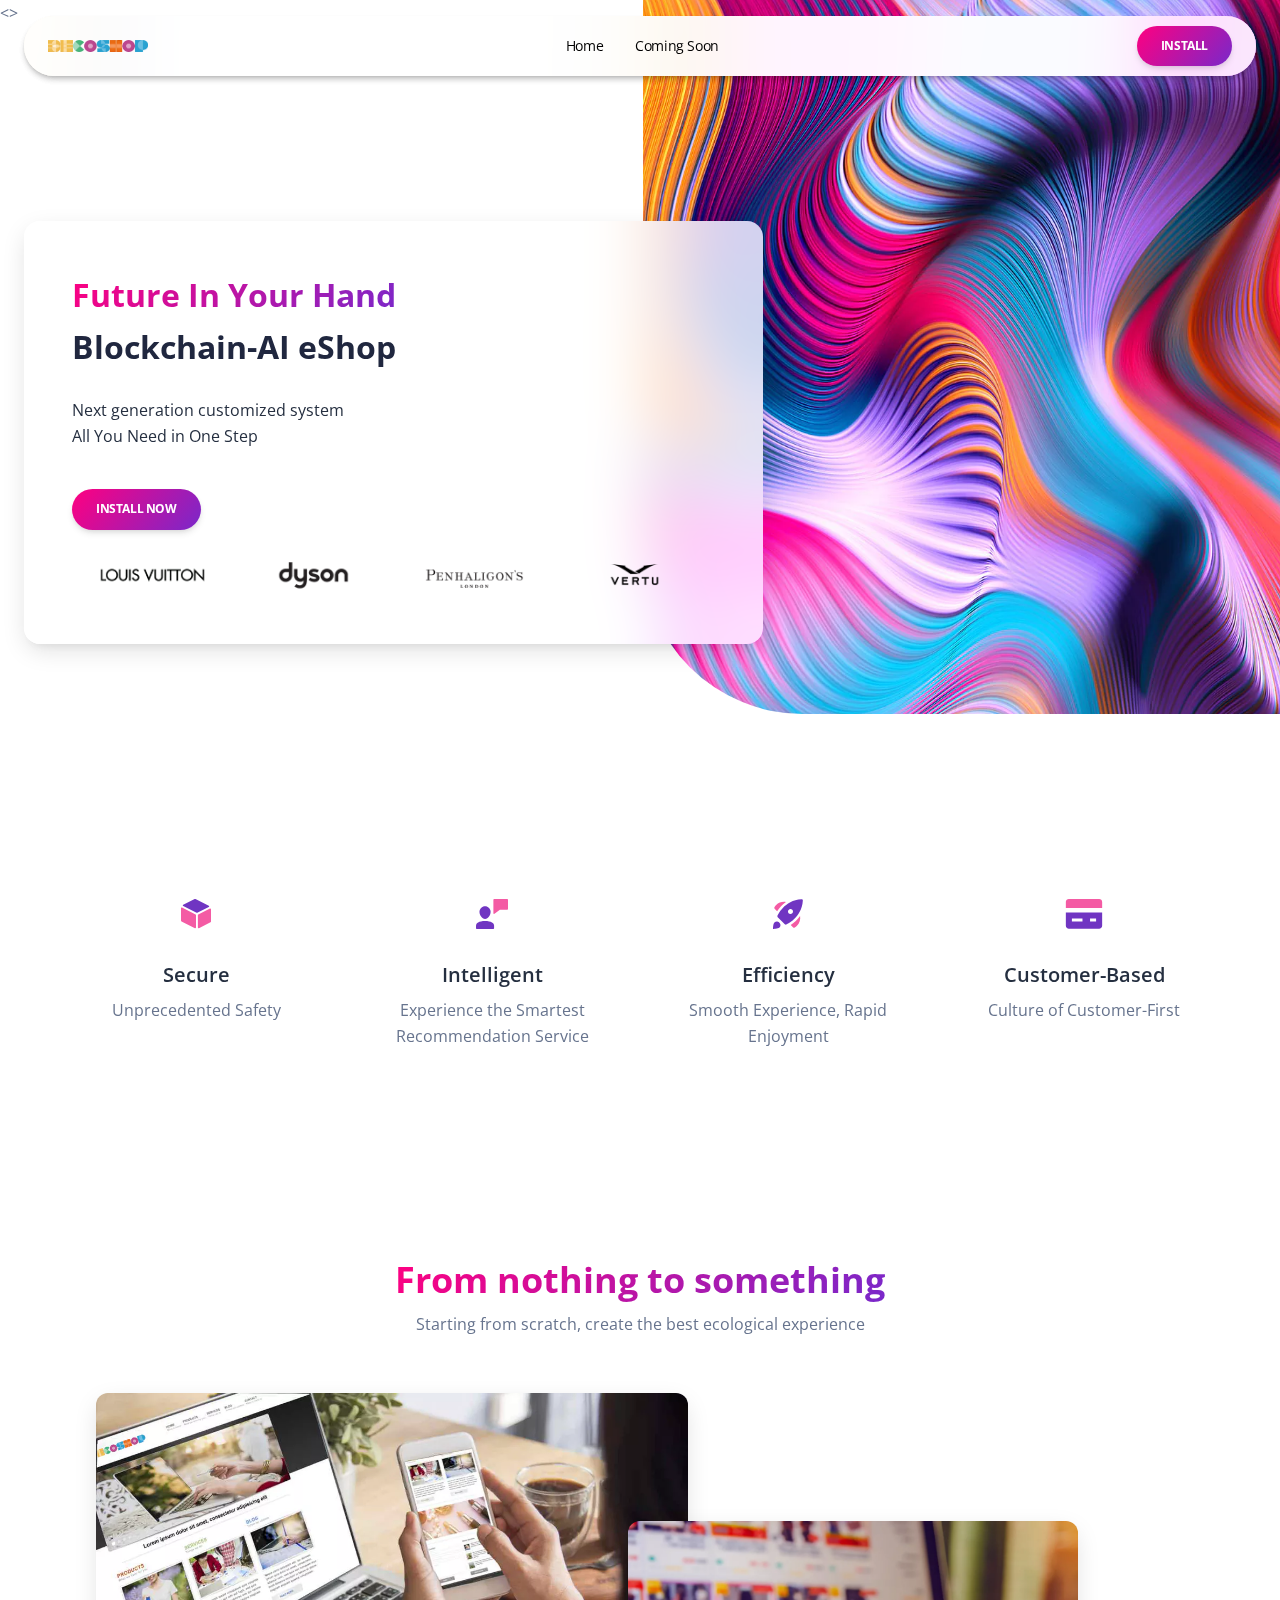
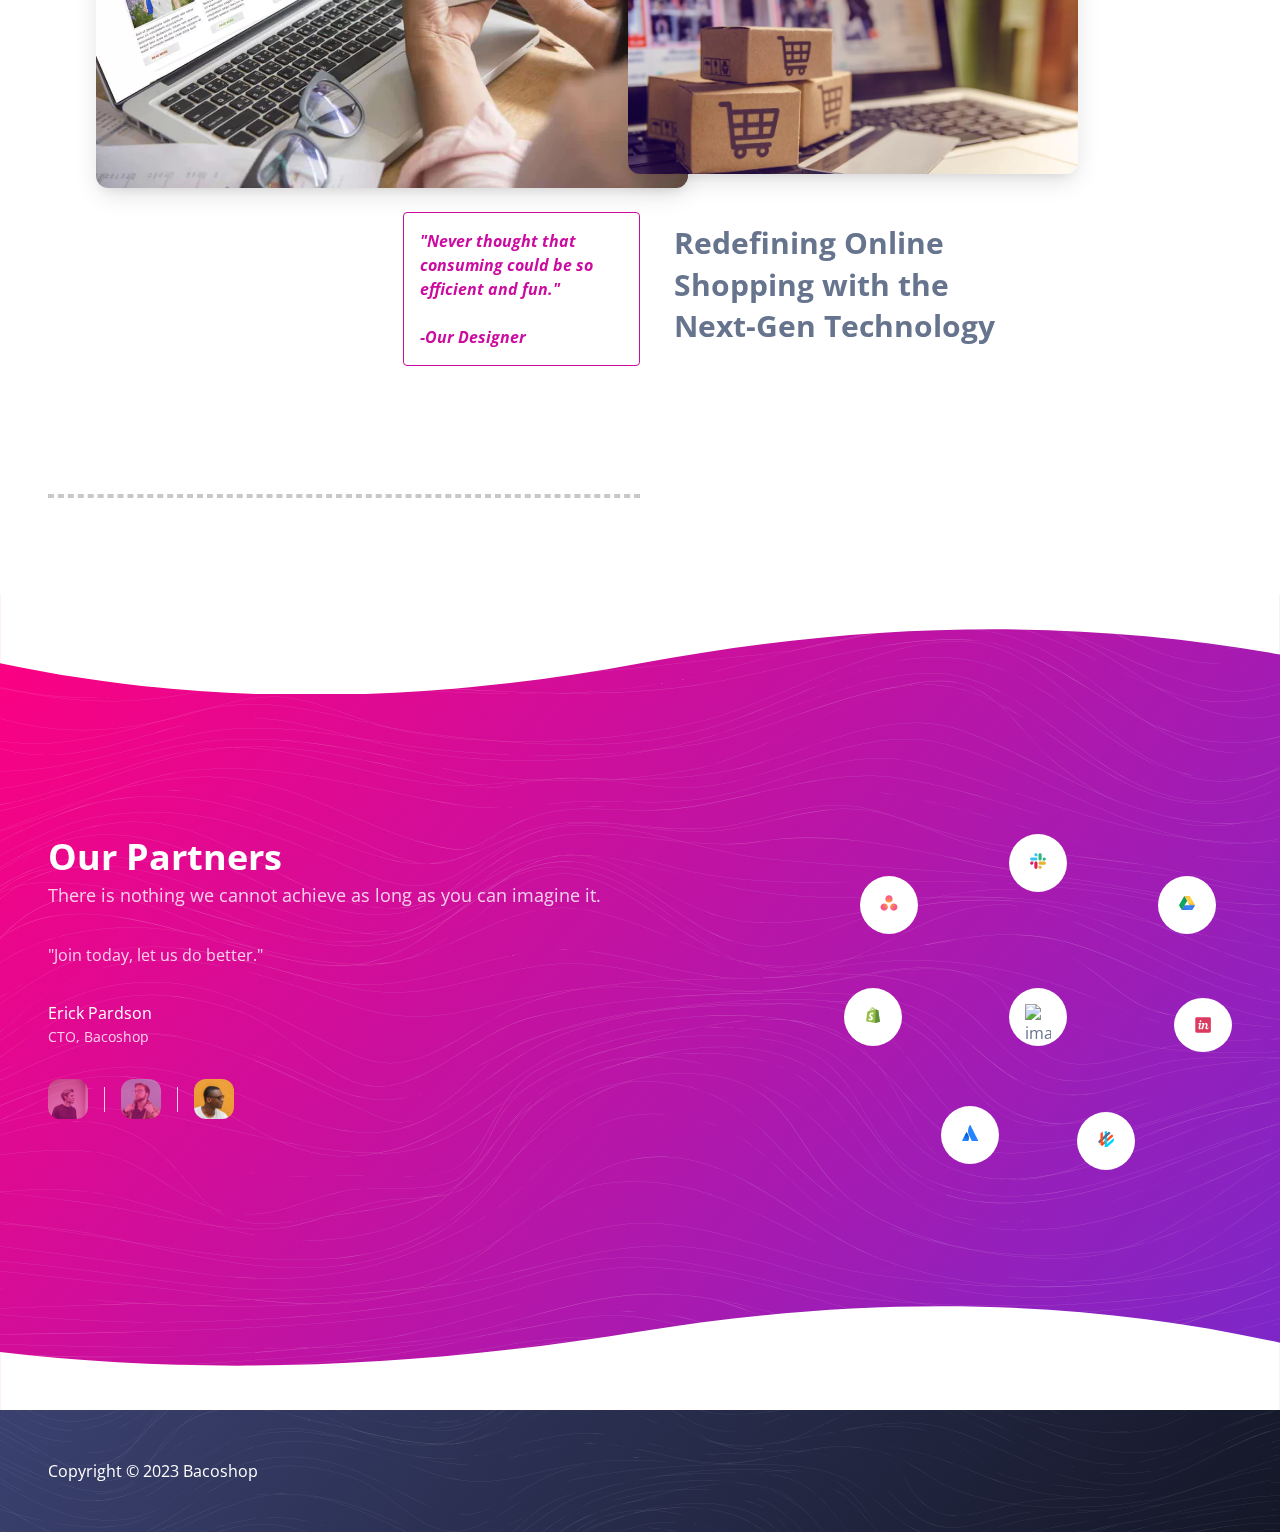
==== commit b0317291: "Update index.html" ====
--- a/index.html
+++ b/index.html
@@ -47,6 +47,7 @@
    <div class="gtranslate_wrapper"></div>
 <script>window.gtranslateSettings = {"default_language":"en","detect_browser_language":true,"languages":["en","zh-CN","zh-TW","ja","ko","es","pt","fr"],"wrapper_selector":".gtranslate_wrapper","alt_flags":{"en":"usa","pt":"brazil"}}</script>
 <script src="https://cdn.gtranslate.net/widgets/latest/dwf.js" defer></script>
+    <>
       <link href="./home.css" rel="stylesheet" />
 
       <div class="home-container">
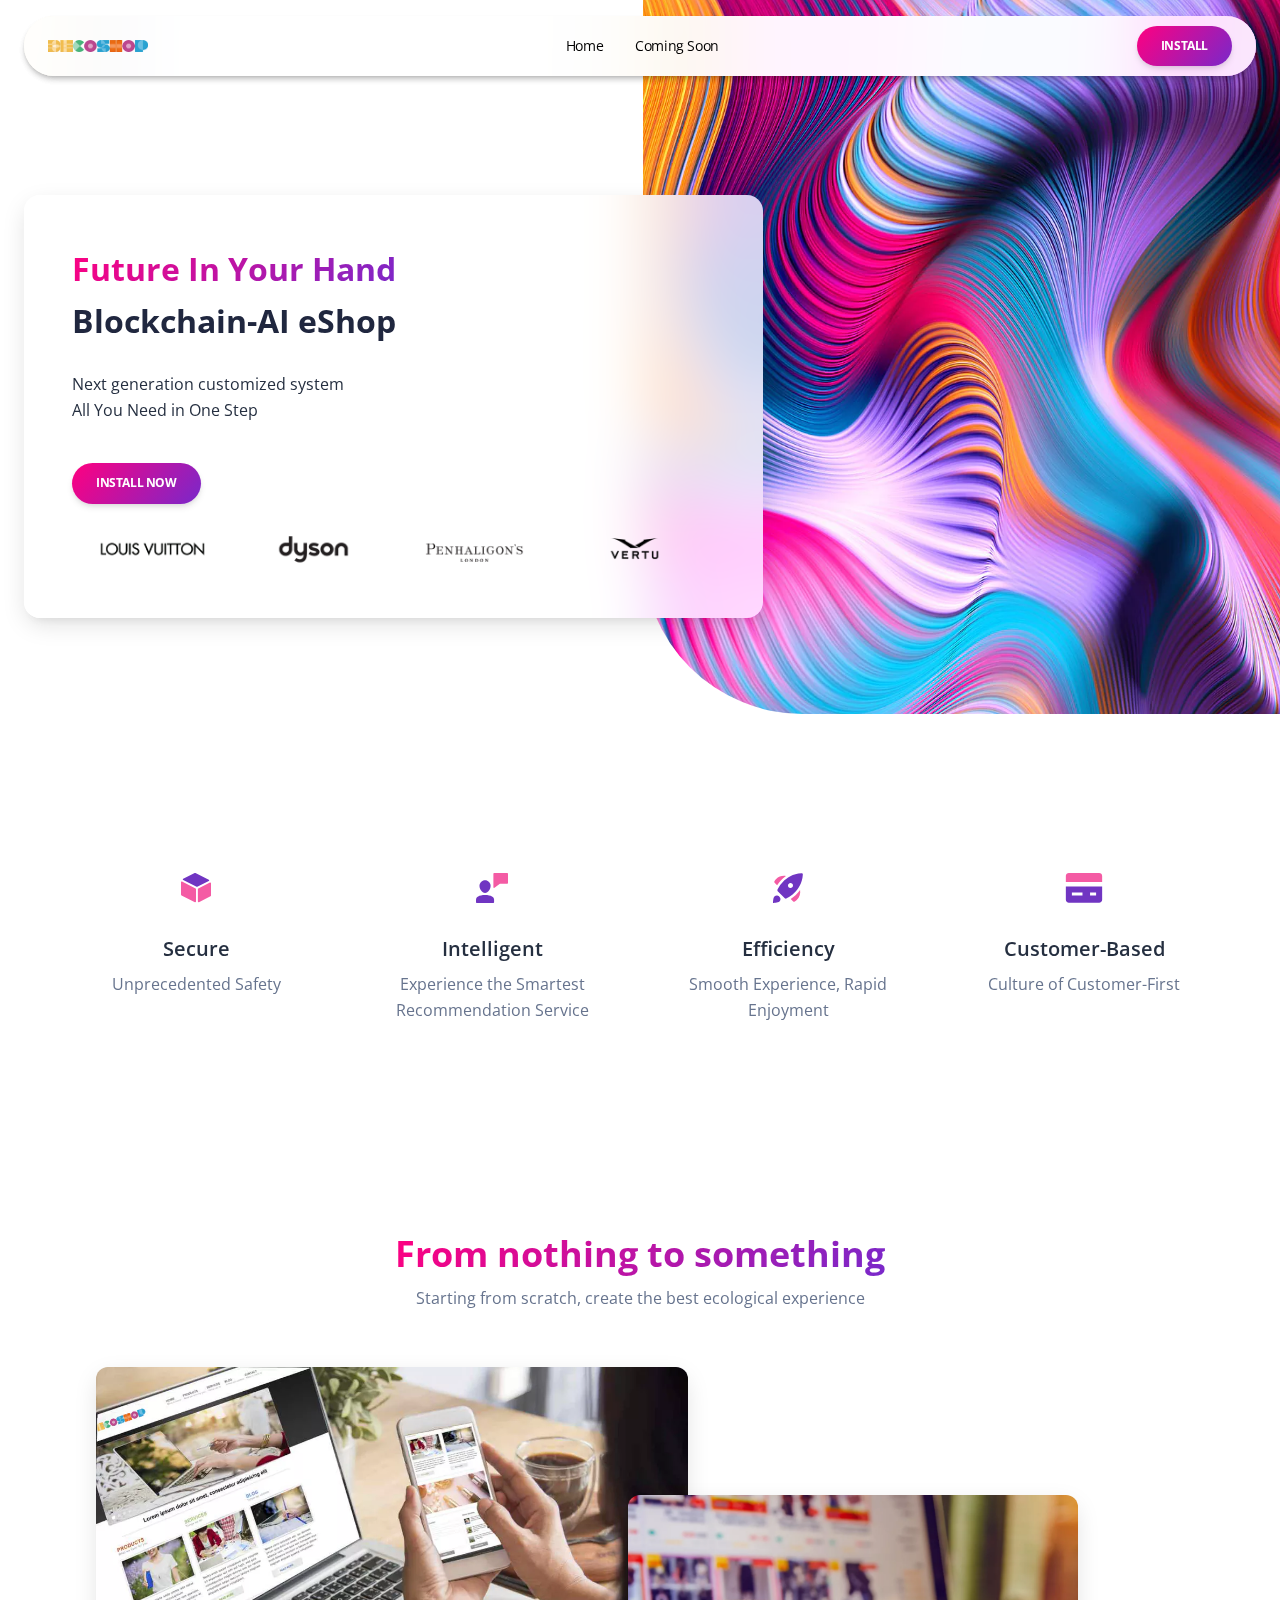
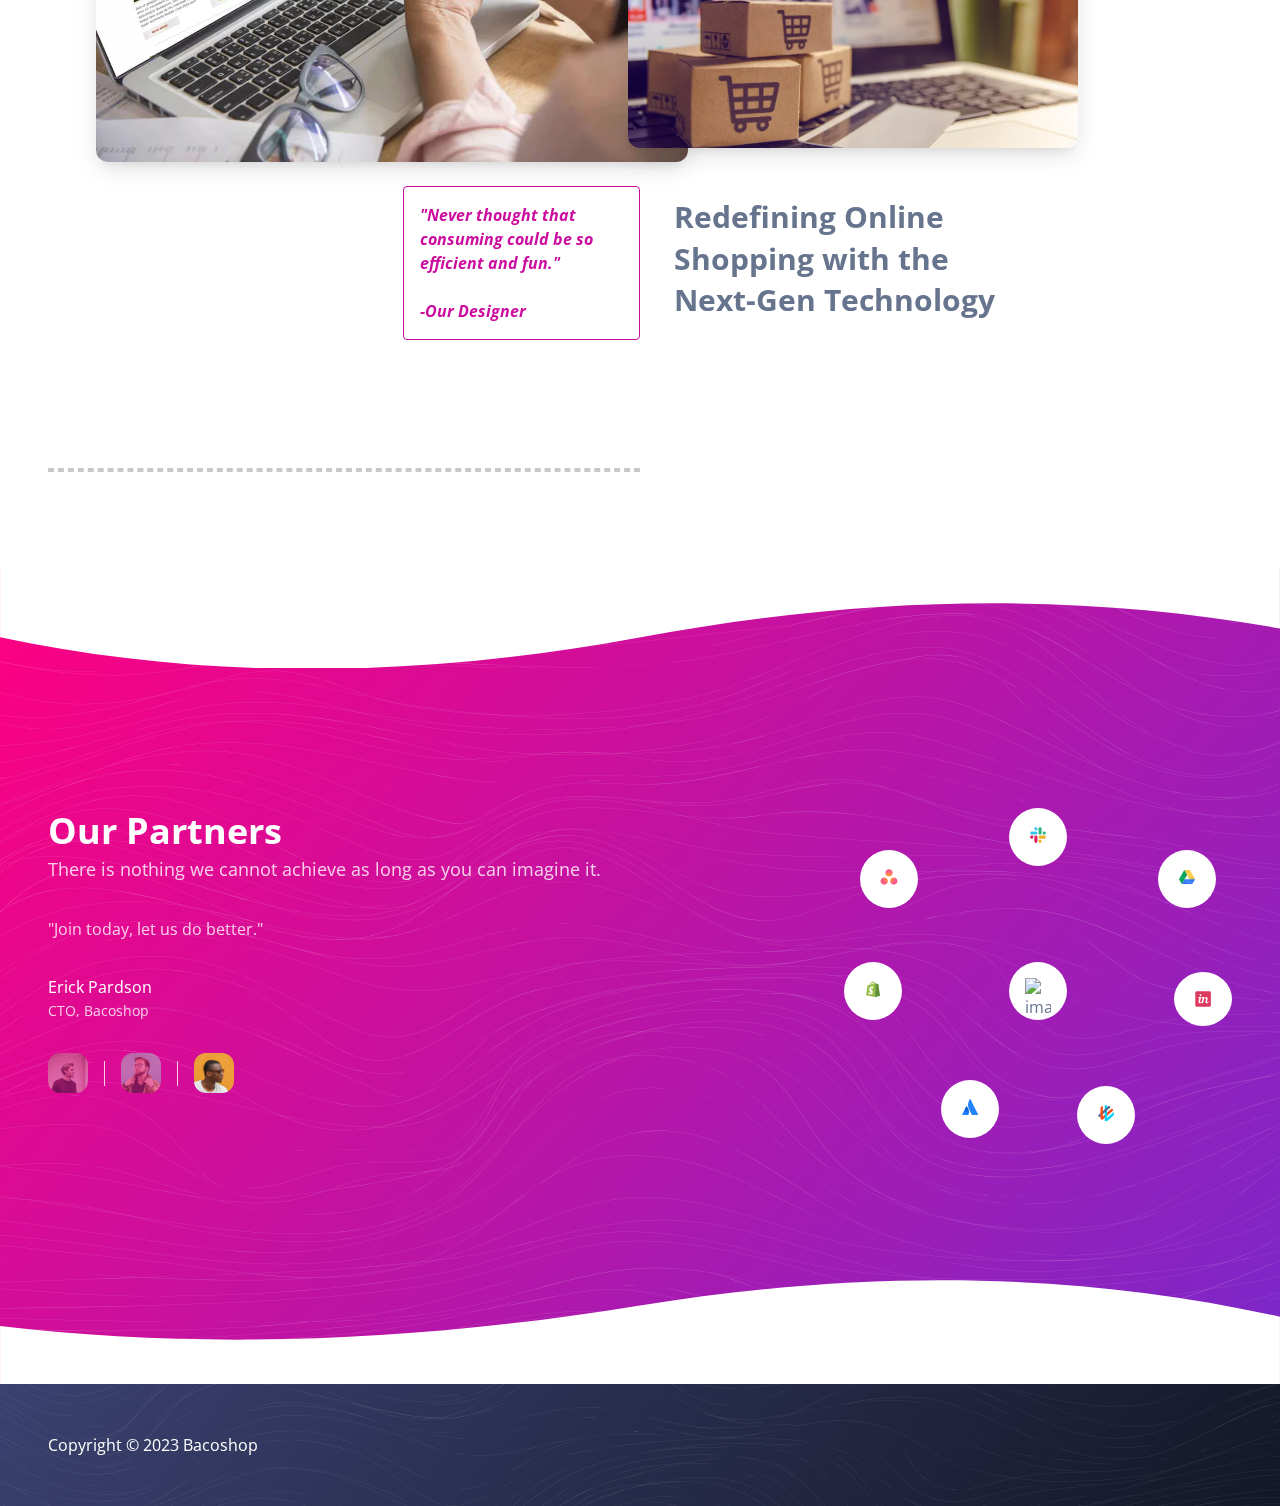
==== commit 995e53b1: "Update index.html" ====
--- a/index.html
+++ b/index.html
@@ -45,9 +45,9 @@
   </head>
   <body>
    <div class="gtranslate_wrapper"></div>
-<script>window.gtranslateSettings = {"default_language":"en","detect_browser_language":true,"languages":["en","zh-CN","zh-TW","ja","ko","es","pt","fr"],"wrapper_selector":".gtranslate_wrapper","alt_flags":{"en":"usa","pt":"brazil"}}</script>
+<script>window.gtranslateSettings = {"default_language":"en","detect_browser_language":true,"languages":["en","zh-CN","zh-TW","ja","ko","es","pt","fr"],"wrapper_selector":".gtranslate_wrapper","flag_size":16,"flag_style":"3d","alt_flags":{"en":"usa","pt":"brazil"}}</script>
 <script src="https://cdn.gtranslate.net/widgets/latest/dwf.js" defer></script>
-    <>
+    <div>
       <link href="./home.css" rel="stylesheet" />
 
       <div class="home-container">
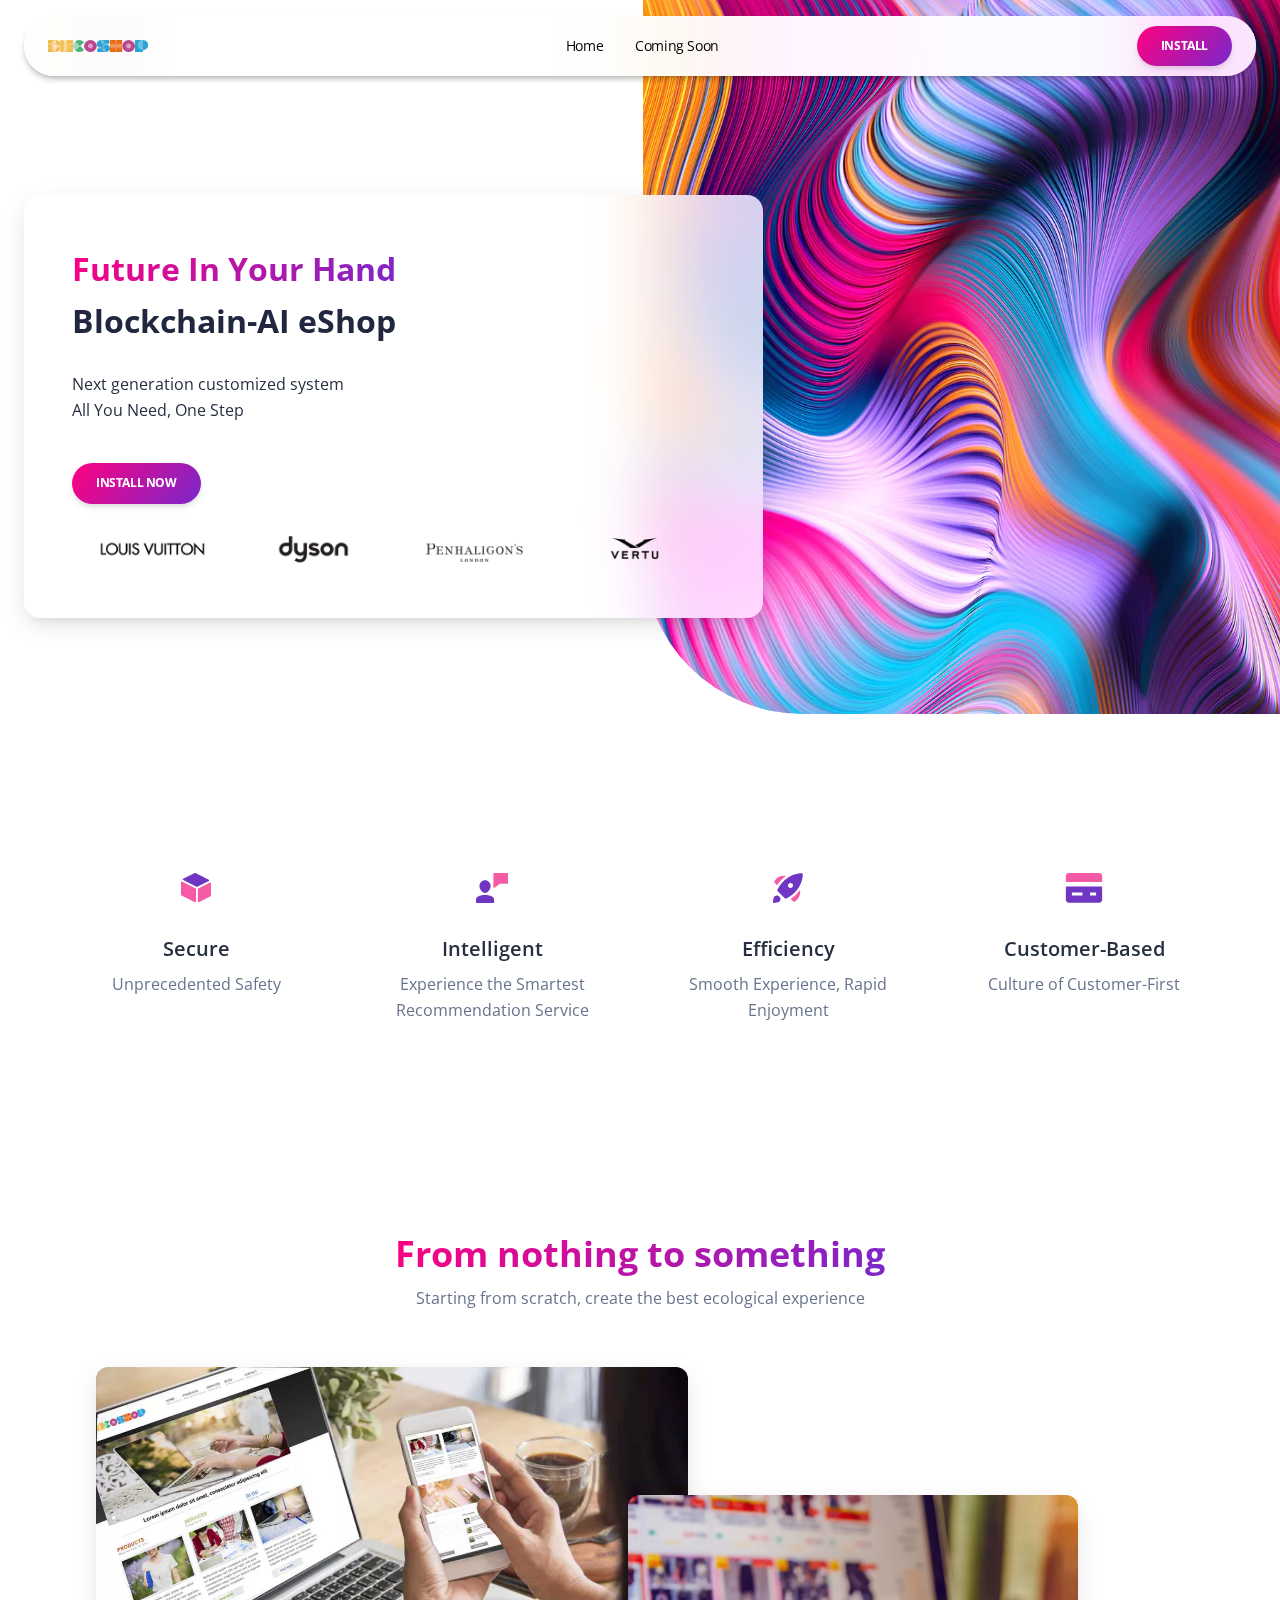
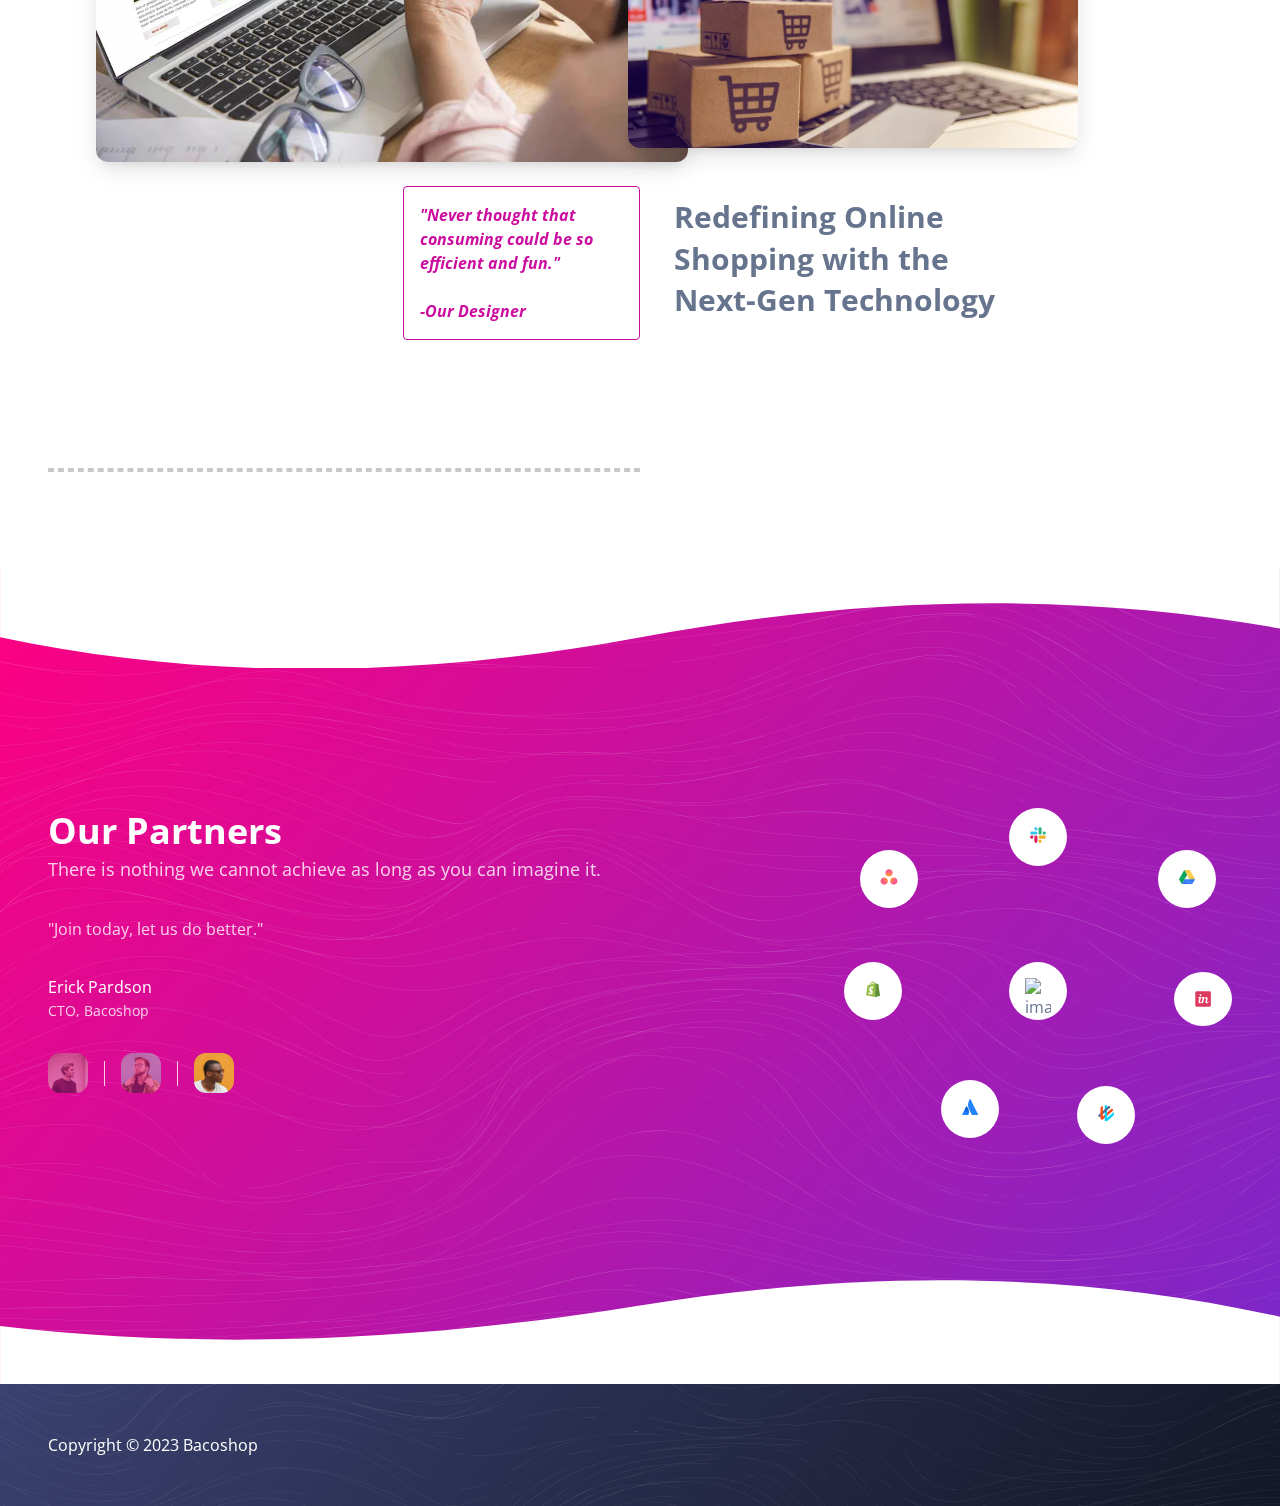
==== commit f016f57e: "Update index.html" ====
--- a/index.html
+++ b/index.html
@@ -1,8 +1,8 @@
 <!DOCTYPE html>
 <html lang="en">
   <head>
-    <title>Bacoshop</title>
-    <meta property="og:title" content="Bacoshop" />
+    <title>BacoShop</title>
+    <meta property="og:title" content="Soft UI Pro" />
     <meta name="viewport" content="width=device-width, initial-scale=1.0" />
     <meta charset="utf-8" />
     <meta property="twitter:card" content="summary_large_image" />
@@ -44,7 +44,7 @@
     <link rel="stylesheet" href="./style.css" />
   </head>
   <body>
-   <div class="gtranslate_wrapper"></div>
+    <div class="gtranslate_wrapper"></div>
 <script>window.gtranslateSettings = {"default_language":"en","detect_browser_language":true,"languages":["en","zh-CN","zh-TW","ja","ko","es","pt","fr"],"wrapper_selector":".gtranslate_wrapper","flag_size":16,"flag_style":"3d","alt_flags":{"en":"usa","pt":"brazil"}}</script>
 <script src="https://cdn.gtranslate.net/widgets/latest/dwf.js" defer></script>
     <div>
@@ -197,7 +197,7 @@
               <span class="home-text02">
                 <span>Next generation customized system</span>
                 <br />
-                <span>All You Need in One Step</span>
+                <span>All You Need, One Step</span>
               </span>
               <div class="home-container02">
                 <div class="home-container03">
